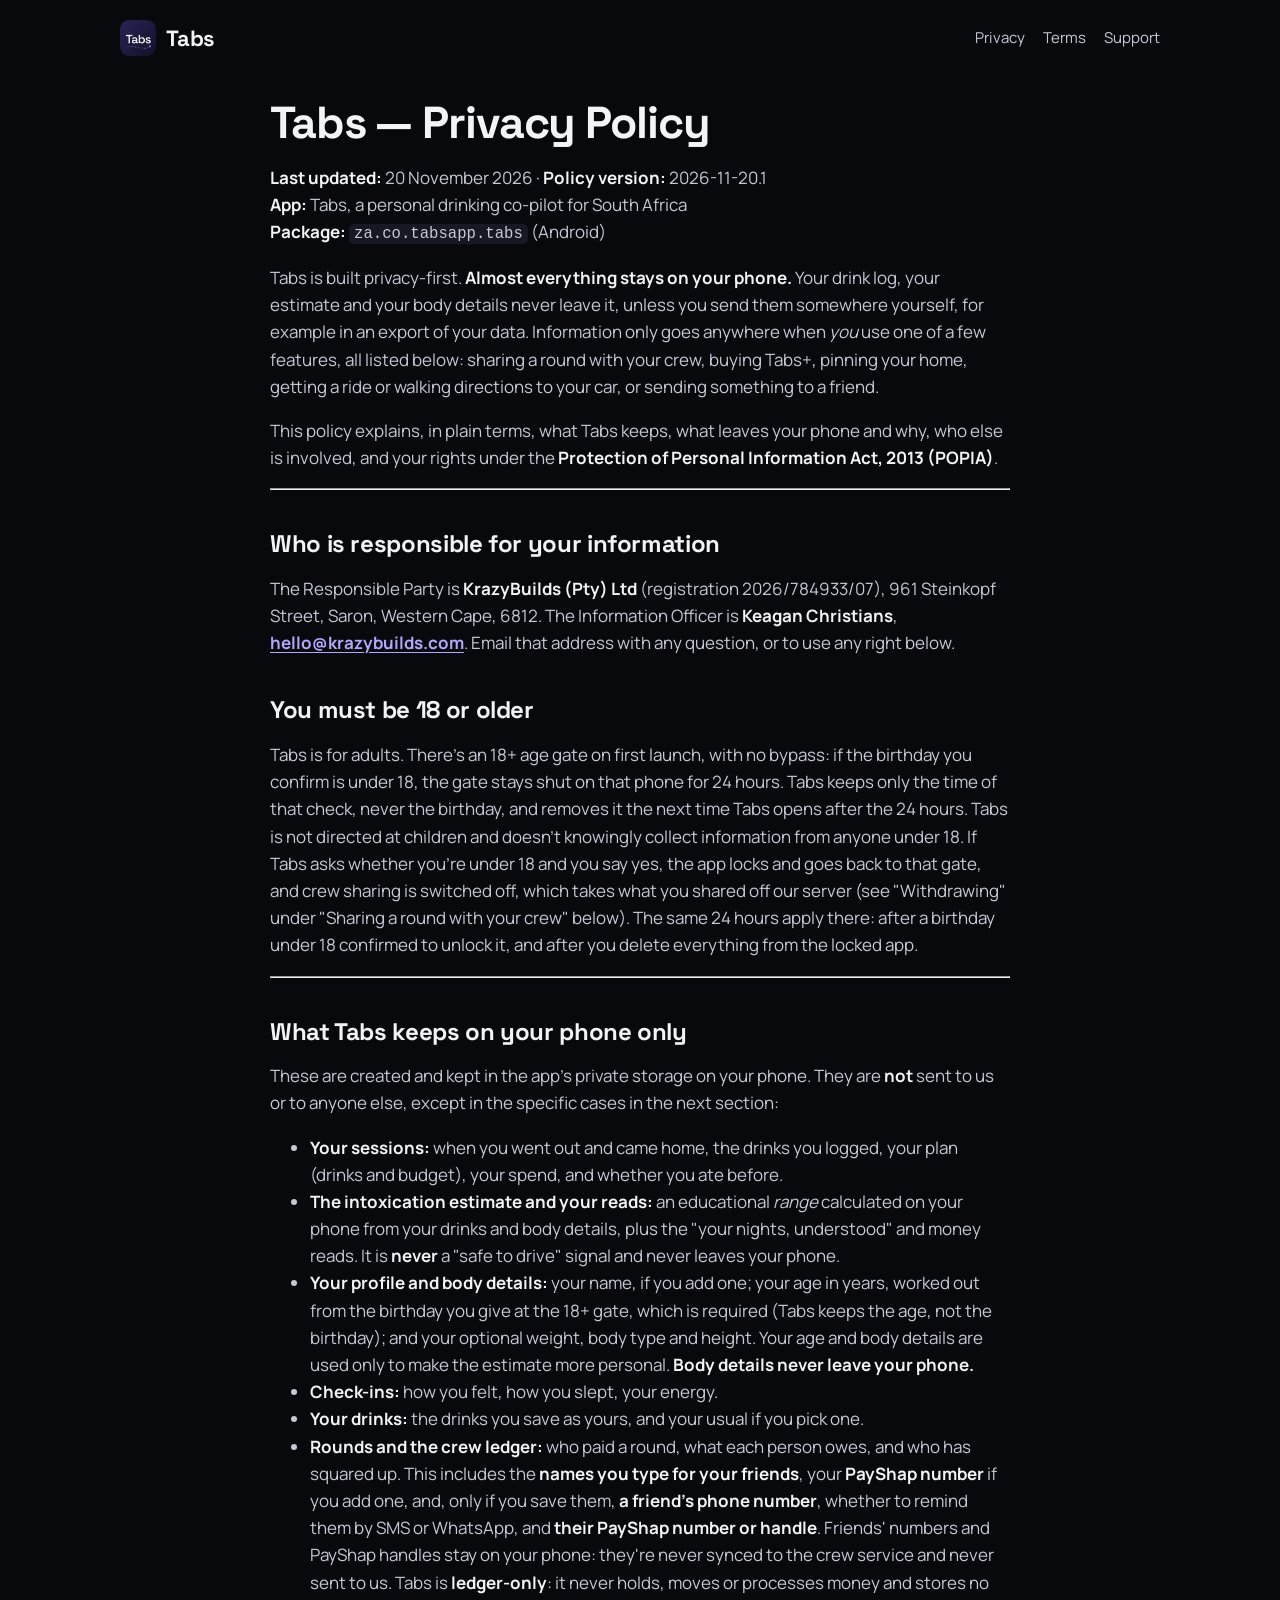
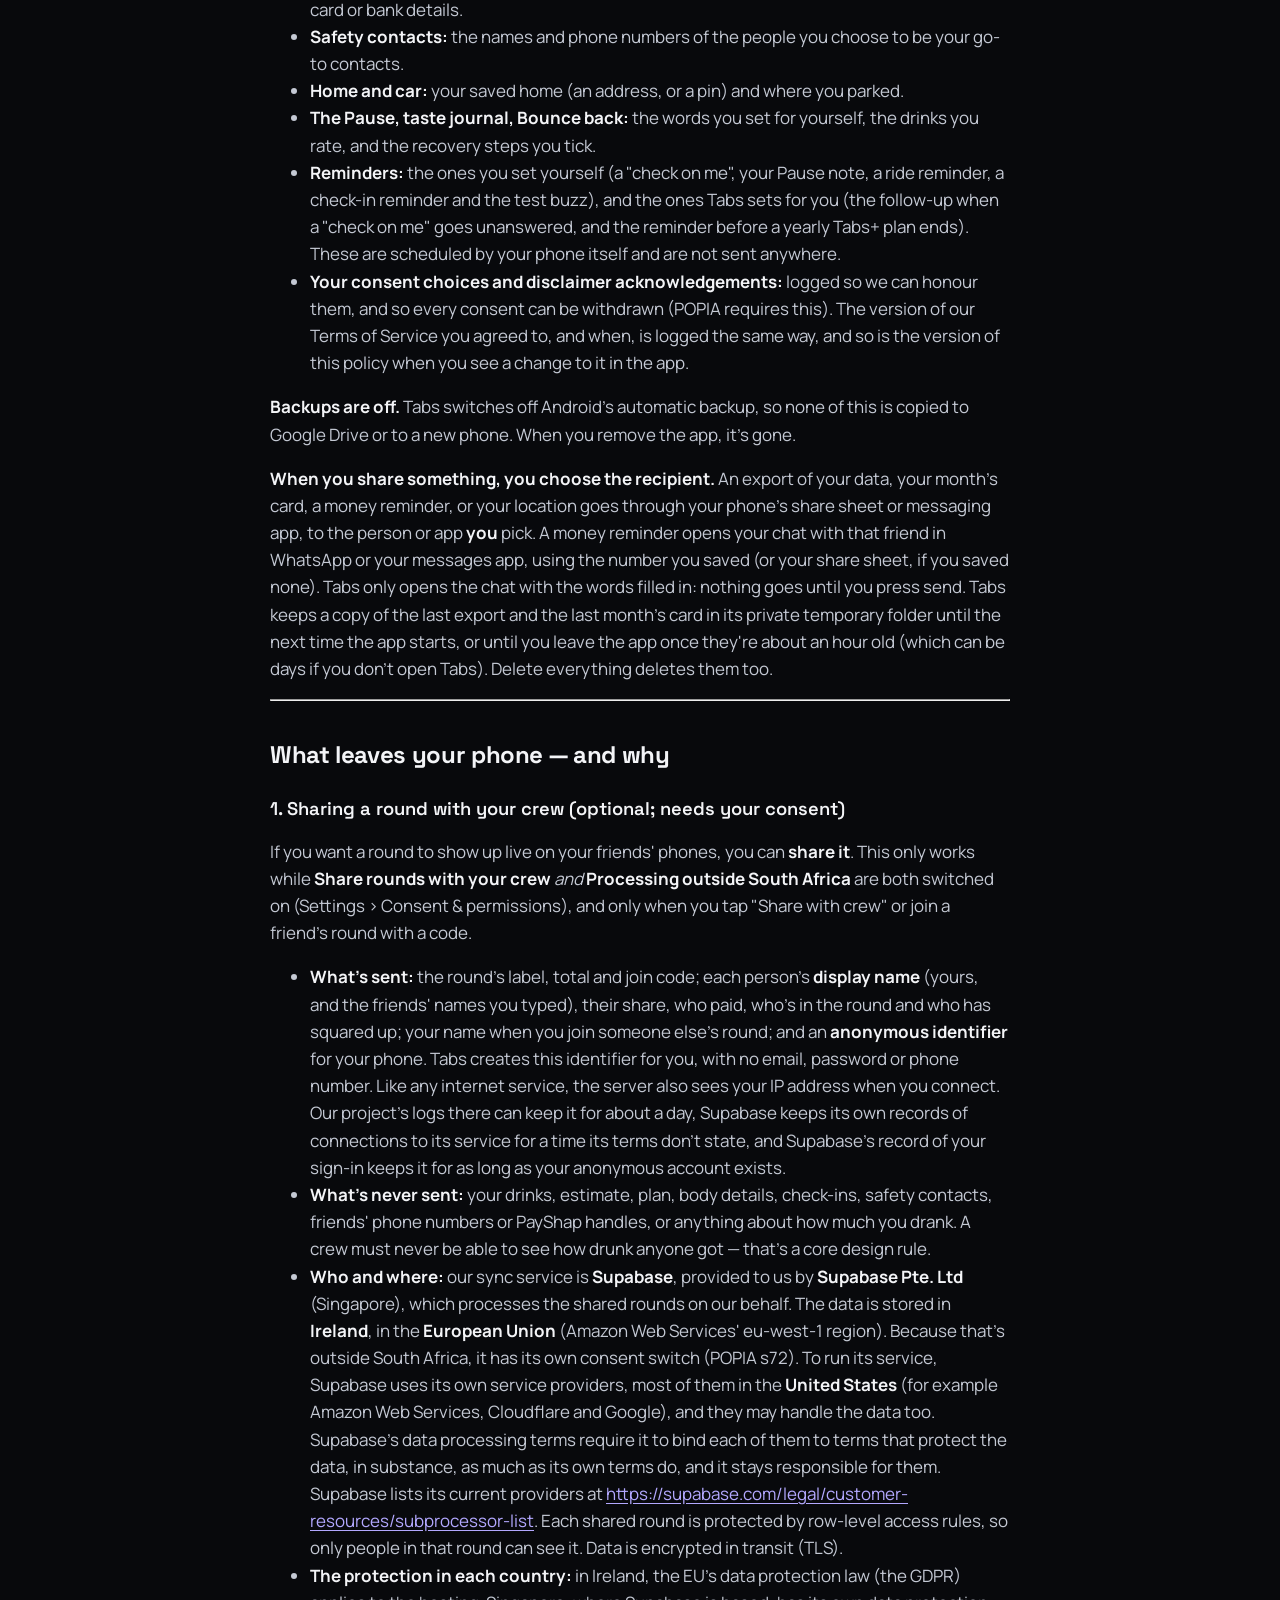
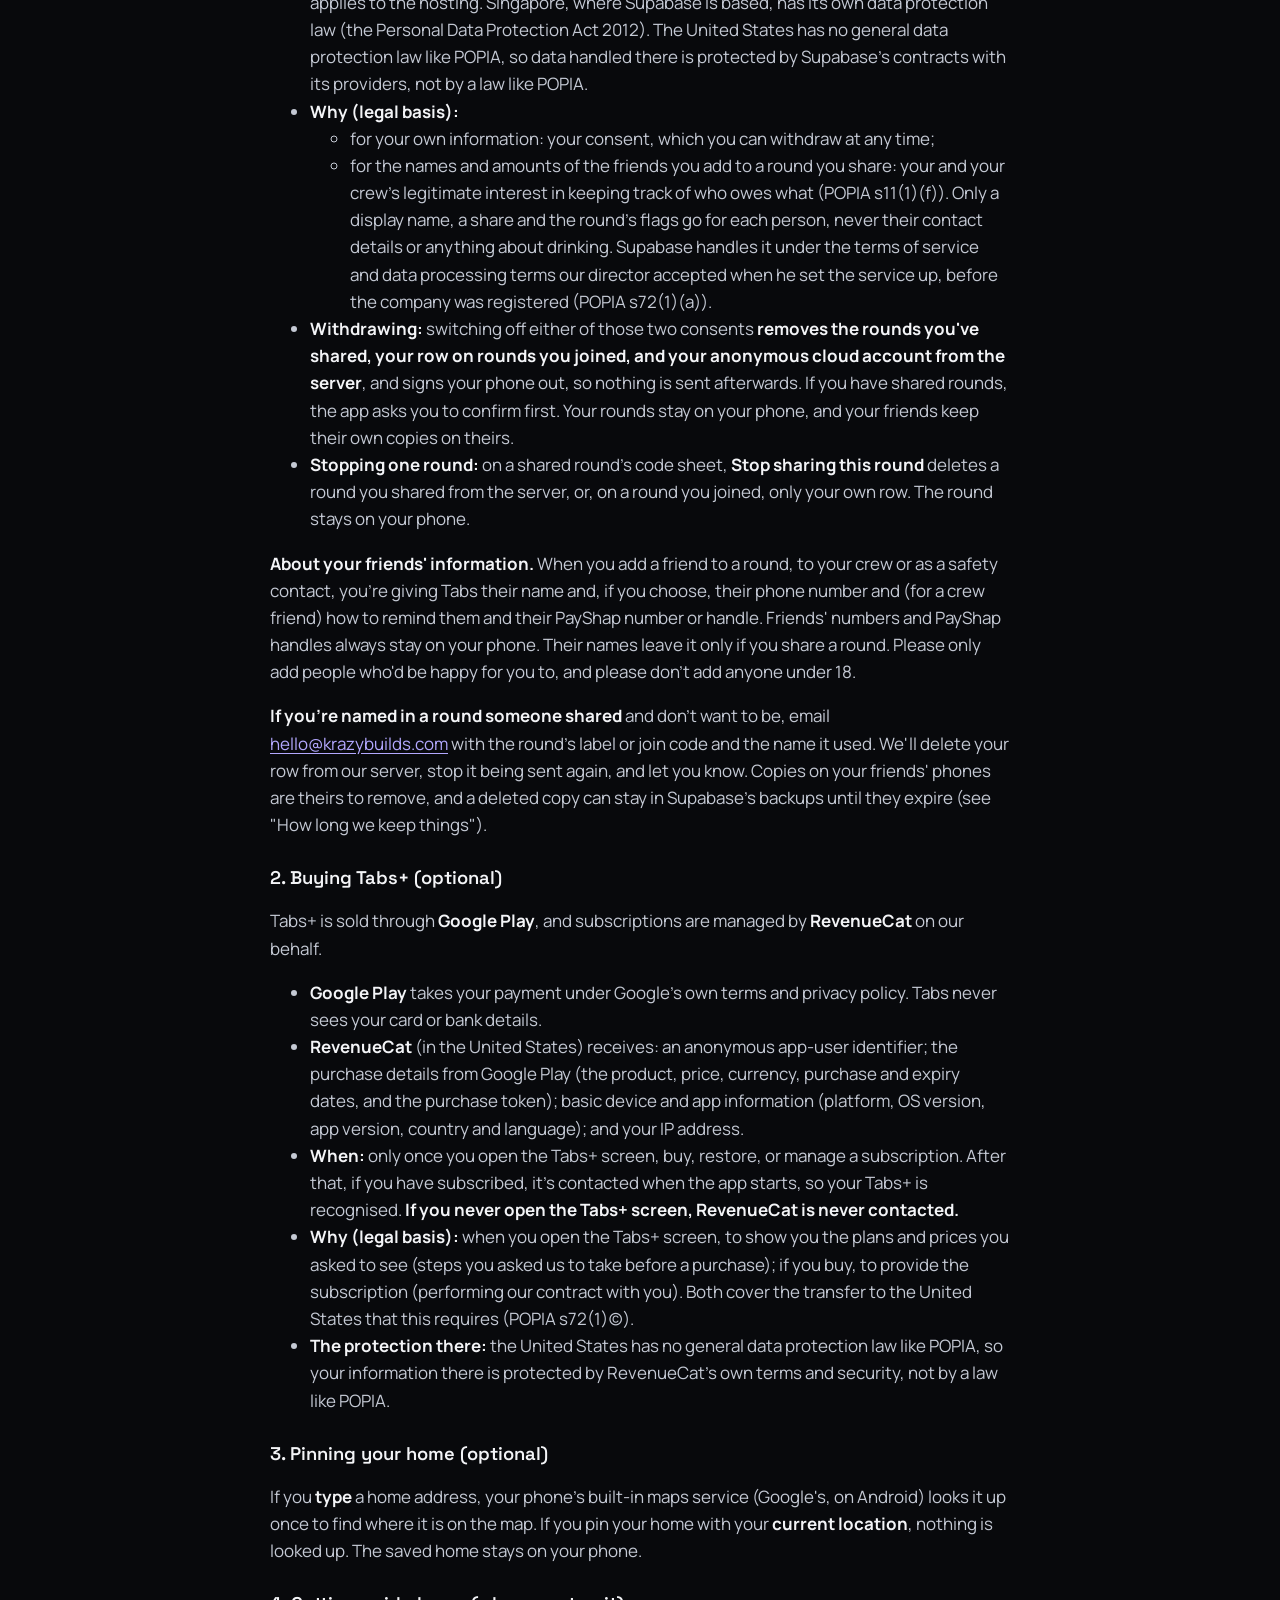
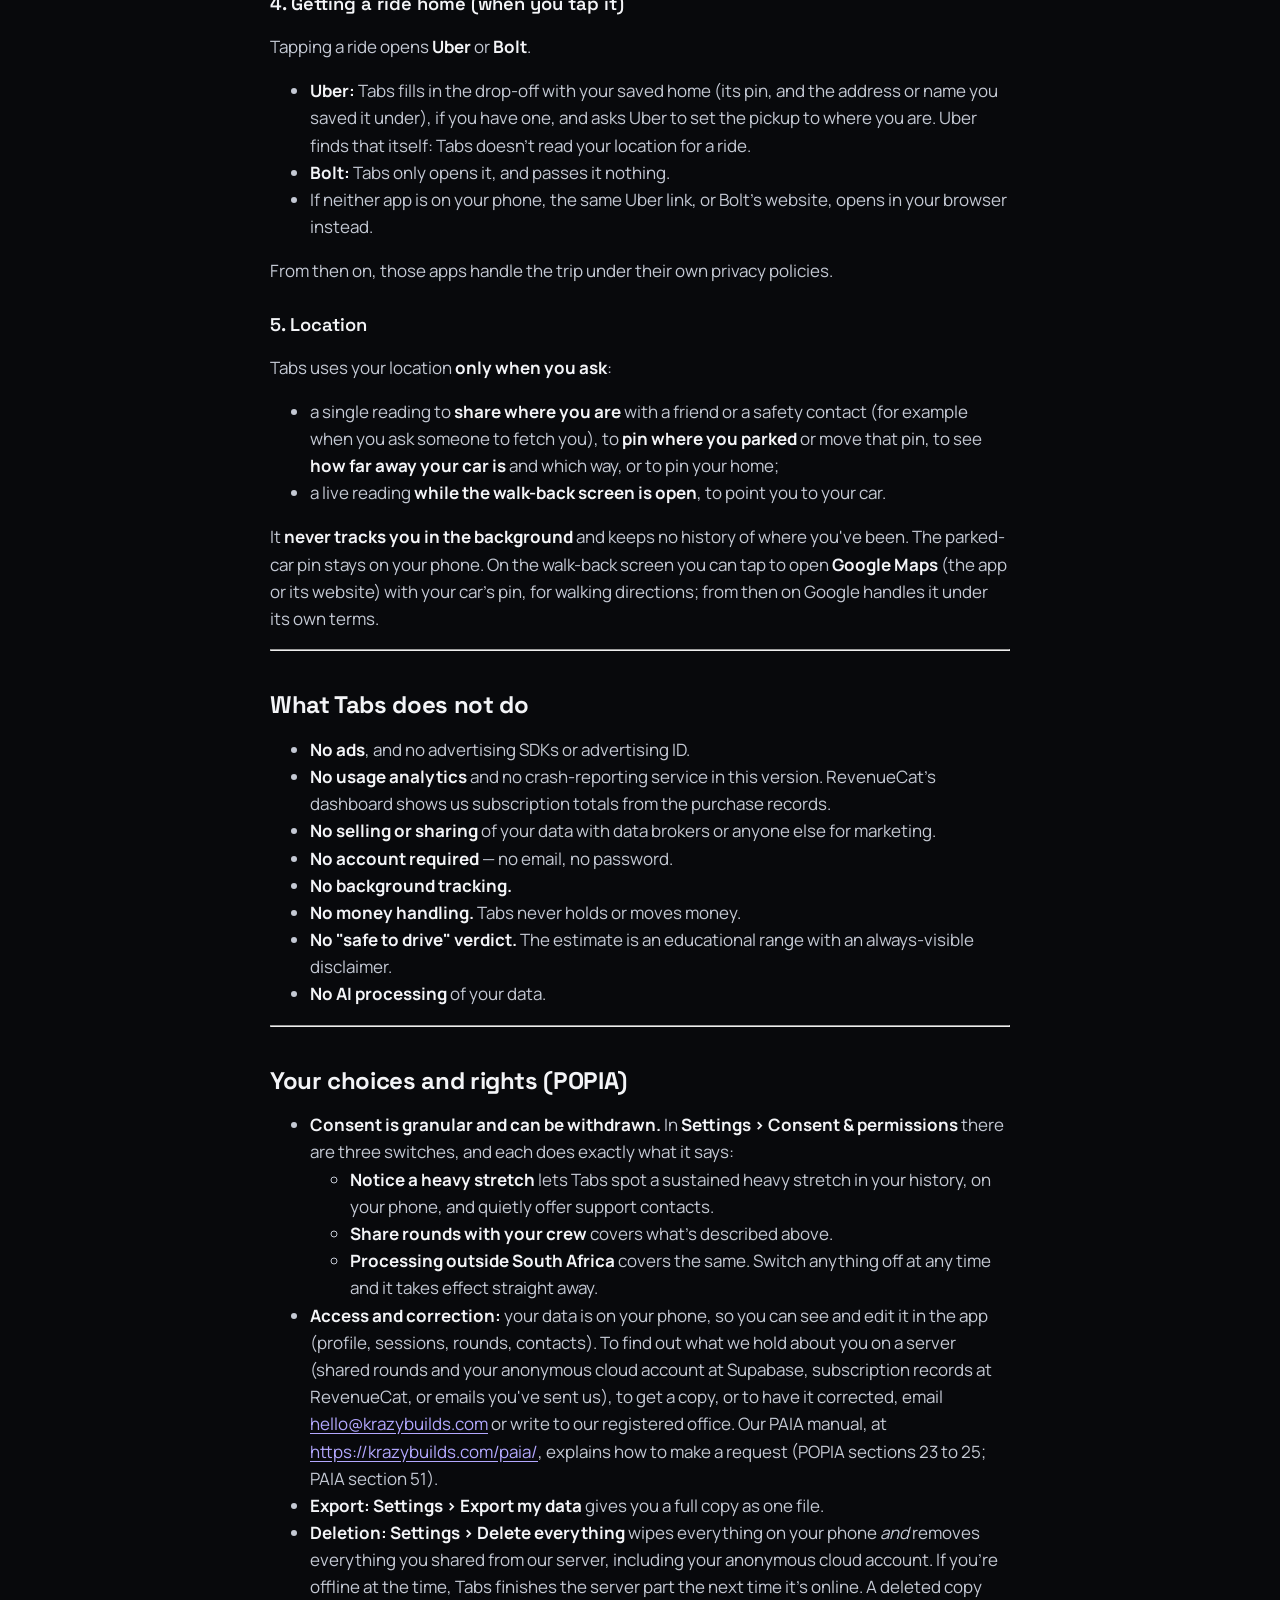
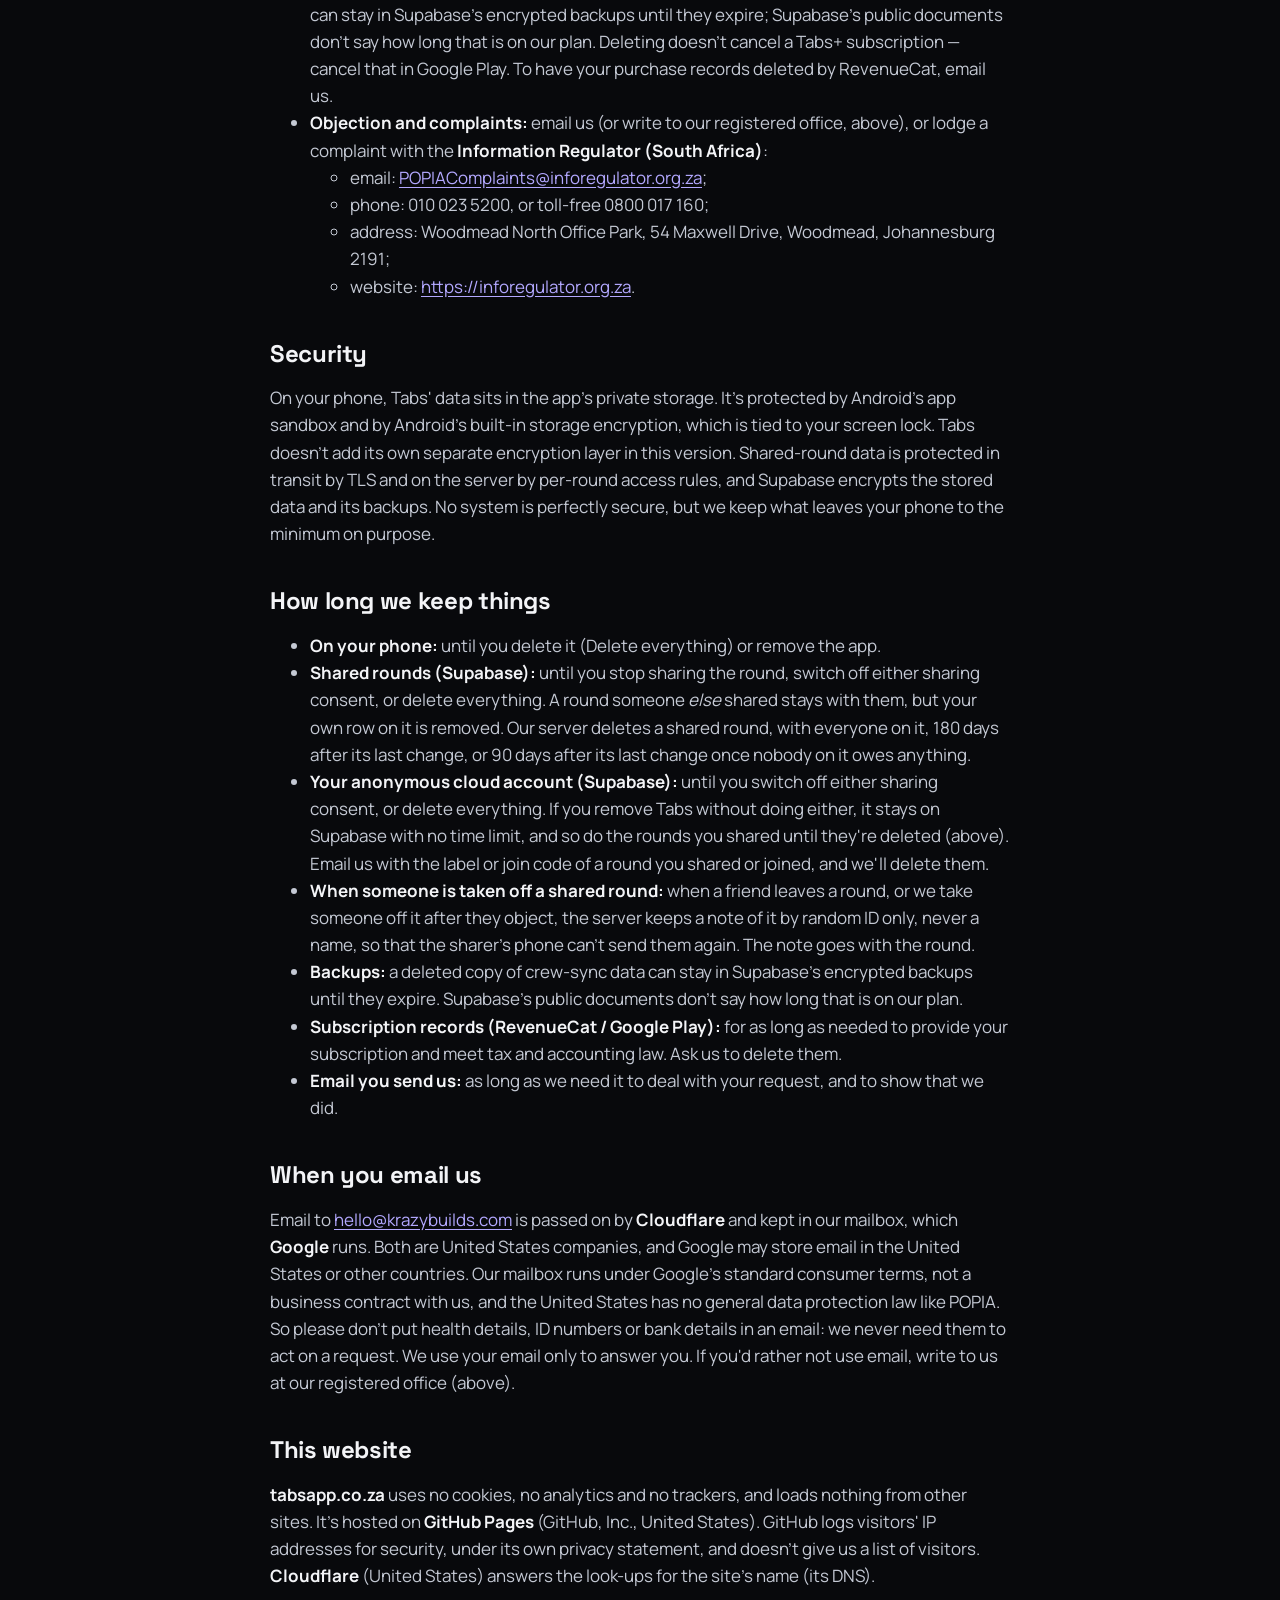
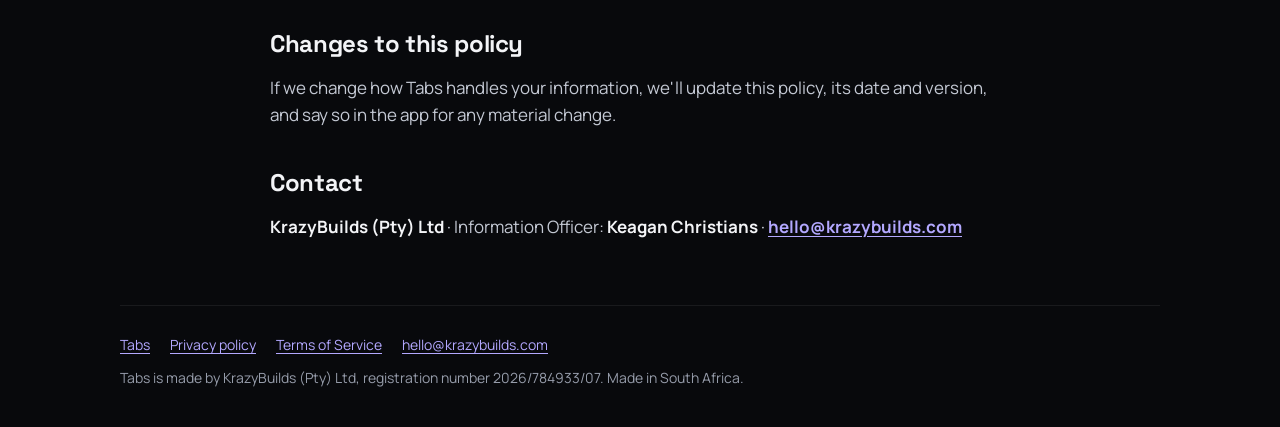
==== privacy/index.html @ df03f036 "Tabs privacy policy and Terms of Service (20 Nov 2026)" ====
<!doctype html>
<html lang="en-ZA">
<head>
<meta charset="utf-8">
<meta name="viewport" content="width=device-width, initial-scale=1">
<title>Tabs — Privacy Policy</title>
<link rel="icon" href="/assets/img/icon-256.png" type="image/png">
<link rel="stylesheet" href="/assets/site.css">
</head>
<body>
<div class="wrap">
  <header class="site-header">
    <a class="brand" href="/"><img src="/assets/img/icon-256.png" alt="" width="36" height="36">Tabs</a>
    <nav aria-label="Site">
      <a href="/privacy/">Privacy</a>
      <a href="/terms/">Terms</a>
      <a href="mailto:hello@krazybuilds.com">Support</a>
    </nav>
  </header>
  <main class="legal">
<h1>Tabs — Privacy Policy</h1>
<p><strong>Last updated:</strong> 20 November 2026 · <strong>Policy version:</strong> 2026-11-20.1<br><strong>App:</strong> Tabs, a personal drinking co-pilot for South Africa<br><strong>Package:</strong> <code>za.co.tabsapp.tabs</code> (Android)</p>
<p>Tabs is built privacy-first. <strong>Almost everything stays on your phone.</strong> Your drink log,
your estimate and your body details never leave it, unless you send them somewhere
yourself, for example in an export of your data. Information only goes anywhere when
<em>you</em> use one of a few features, all listed below: sharing a round with your crew,
buying Tabs+, pinning your home, getting a ride or walking directions to your car, or
sending something to a friend.</p>
<p>This policy explains, in plain terms, what Tabs keeps, what leaves your phone and why,
who else is involved, and your rights under the <strong>Protection of Personal Information
Act, 2013 (POPIA)</strong>.</p>
<hr>
<h2>Who is responsible for your information</h2>
<p>The Responsible Party is <strong>KrazyBuilds (Pty) Ltd</strong> (registration 2026/784933/07),
961 Steinkopf Street, Saron, Western Cape, 6812. The Information Officer is <strong>Keagan Christians</strong>,
<strong><a href="mailto:hello@krazybuilds.com">hello@krazybuilds.com</a></strong>. Email that address with any question, or to use any
right below.</p>
<h2>You must be 18 or older</h2>
<p>Tabs is for adults. There&#39;s an 18+ age gate on first launch, with no bypass: if the
birthday you confirm is under 18, the gate stays shut on that phone for 24 hours. Tabs
keeps only the time of that check, never the birthday, and removes it the next time Tabs
opens after the 24 hours. Tabs is
not directed at children and doesn&#39;t knowingly collect information from anyone under 18.
If Tabs asks whether you&#39;re under 18 and you say yes, the app locks and goes back to that
gate, and crew sharing is switched off, which takes what you shared off our server (see
&quot;Withdrawing&quot; under &quot;Sharing a round with your crew&quot; below). The same 24 hours apply
there: after a birthday under 18 confirmed to unlock it, and after you delete everything
from the locked app.</p>
<hr>
<h2>What Tabs keeps <strong>on your phone only</strong></h2>
<p>These are created and kept in the app&#39;s private storage on your phone. They are <strong>not</strong>
sent to us or to anyone else, except in the specific cases in the next section:</p>
<ul>
<li><strong>Your sessions:</strong> when you went out and came home, the drinks you logged, your plan
(drinks and budget), your spend, and whether you ate before.</li>
<li><strong>The intoxication estimate and your reads:</strong> an educational <em>range</em> calculated on
your phone from your drinks and body details, plus the &quot;your nights, understood&quot; and
money reads. It is <strong>never</strong> a &quot;safe to drive&quot; signal and never leaves your phone.</li>
<li><strong>Your profile and body details:</strong> your name, if you add one; your age in years,
worked out from the birthday you give at the 18+ gate, which is required (Tabs keeps
the age, not the birthday); and your optional weight, body type and height. Your age
and body details are used only to make the estimate more personal. <strong>Body details
never leave your phone.</strong></li>
<li><strong>Check-ins:</strong> how you felt, how you slept, your energy.</li>
<li><strong>Your drinks:</strong> the drinks you save as yours, and your usual if you pick one.</li>
<li><strong>Rounds and the crew ledger:</strong> who paid a round, what each person owes, and who has
squared up. This includes the <strong>names you type for your friends</strong>, your <strong>PayShap
number</strong> if you add one, and, only if you save them, <strong>a friend&#39;s phone number</strong>,
whether to remind them by SMS or WhatsApp, and <strong>their PayShap number or handle</strong>.
Friends&#39; numbers and PayShap handles stay on your phone: they&#39;re never synced to the
crew service and never sent to us. Tabs is <strong>ledger-only</strong>: it never holds, moves or
processes money and stores no card or bank details.</li>
<li><strong>Safety contacts:</strong> the names and phone numbers of the people you choose to be your
go-to contacts.</li>
<li><strong>Home and car:</strong> your saved home (an address, or a pin) and where you parked.</li>
<li><strong>The Pause, taste journal, Bounce back:</strong> the words you set for yourself, the drinks
you rate, and the recovery steps you tick.</li>
<li><strong>Reminders:</strong> the ones you set yourself (a &quot;check on me&quot;, your Pause note, a ride
reminder, a check-in reminder and the test buzz), and the ones Tabs sets for you (the
follow-up when a &quot;check on me&quot; goes unanswered, and the reminder before a yearly Tabs+
plan ends). These are scheduled by your phone itself and are not sent anywhere.</li>
<li><strong>Your consent choices and disclaimer acknowledgements:</strong> logged so we can honour
them, and so every consent can be withdrawn (POPIA requires this). The version of our
Terms of Service you agreed to, and when, is logged the same way, and so is the version
of this policy when you see a change to it in the app.</li>
</ul>
<p><strong>Backups are off.</strong> Tabs switches off Android&#39;s automatic backup, so none of this is
copied to Google Drive or to a new phone. When you remove the app, it&#39;s gone.</p>
<p><strong>When you share something, you choose the recipient.</strong> An export of your data, your
month&#39;s card, a money reminder, or your location goes through your phone&#39;s share sheet
or messaging app, to the person or app <strong>you</strong> pick. A money reminder opens your chat
with that friend in WhatsApp or your messages app, using the number you saved (or your
share sheet, if you saved none). Tabs only opens the chat with the words filled in:
nothing goes until you press send. Tabs keeps a copy of the last export and the last
month&#39;s card in its private temporary folder until the next time the app starts, or
until you leave the app once they&#39;re about an hour old (which can be days if you don&#39;t
open Tabs). Delete everything deletes them too.</p>
<hr>
<h2>What leaves your phone — and why</h2>
<h3>1. Sharing a round with your crew (optional; needs your consent)</h3>
<p>If you want a round to show up live on your friends&#39; phones, you can <strong>share it</strong>.
This only works while <strong>Share rounds with your crew</strong> <em>and</em> <strong>Processing outside South
Africa</strong> are both switched on (Settings › Consent &amp; permissions), and only when you tap
&quot;Share with crew&quot; or join a friend&#39;s round with a code.</p>
<ul>
<li><strong>What&#39;s sent:</strong> the round&#39;s label, total and join code; each person&#39;s <strong>display
name</strong> (yours, and the friends&#39; names you typed), their share, who paid, who&#39;s in the
round and who has squared up; your name when you join someone else&#39;s round; and an
<strong>anonymous identifier</strong> for your phone. Tabs creates this identifier for you, with no
email, password or phone number. Like any internet service, the server also sees your
IP address when you connect. Our project&#39;s logs there can keep it for about a day,
Supabase keeps its own records of connections to its service for a time its terms
don&#39;t state, and Supabase&#39;s record of your sign-in keeps it for as long as your
anonymous account exists.</li>
<li><strong>What&#39;s never sent:</strong> your drinks, estimate, plan, body details, check-ins, safety
contacts, friends&#39; phone numbers or PayShap handles, or anything about how much you
drank. A crew must never be able to see how drunk anyone got — that&#39;s a core design
rule.</li>
<li><strong>Who and where:</strong> our sync service is <strong>Supabase</strong>, provided to us by <strong>Supabase Pte. Ltd</strong>
(Singapore), which processes the shared rounds on our behalf. The data is stored in
<strong>Ireland</strong>, in the <strong>European Union</strong> (Amazon Web Services&#39; eu-west-1 region). Because
that&#39;s outside South Africa, it has its own consent switch (POPIA s72). To run its
service, Supabase uses its own service providers, most of them in the <strong>United
States</strong> (for example Amazon Web Services, Cloudflare and Google), and they may handle
the data too. Supabase&#39;s data processing terms require it to bind each of them to
terms that protect the data, in substance, as much as its own terms do, and it stays
responsible for them. Supabase lists its current providers at
<a href="https://supabase.com/legal/customer-resources/subprocessor-list">https://supabase.com/legal/customer-resources/subprocessor-list</a>. Each shared round is
protected by row-level access rules, so only people in that round can see it. Data is
encrypted in transit (TLS).</li>
<li><strong>The protection in each country:</strong> in Ireland, the EU&#39;s data protection law (the
GDPR) applies to the hosting. Singapore, where Supabase is based, has its own data
protection law (the Personal Data Protection Act 2012). The United States has no
general data protection law like POPIA, so data handled there is protected by
Supabase&#39;s contracts with its providers, not by a law like POPIA.</li>
<li><strong>Why (legal basis):</strong><ul>
<li>for your own information: your consent, which you can withdraw at any time;</li>
<li>for the names and amounts of the friends you add to a round you share: your and
your crew&#39;s legitimate interest in keeping track of who owes what (POPIA s11(1)(f)).
Only a display name, a share and the round&#39;s flags go for each person, never their
contact details or anything about drinking. Supabase handles it under the terms
of service and data processing terms our director accepted when he set the service
up, before the company was registered (POPIA s72(1)(a)).</li>
</ul>
</li>
<li><strong>Withdrawing:</strong> switching off either of those two consents <strong>removes the rounds
you&#39;ve shared, your row on rounds you joined, and your anonymous cloud account from the
server</strong>, and signs your phone out, so nothing is sent afterwards. If you have shared
rounds, the app asks you to confirm first. Your rounds stay on your phone, and your
friends keep their own copies on theirs.</li>
<li><strong>Stopping one round:</strong> on a shared round&#39;s code sheet, <strong>Stop sharing this round</strong>
deletes a round you shared from the server, or, on a round you joined, only your own
row. The round stays on your phone.</li>
</ul>
<p><strong>About your friends&#39; information.</strong> When you add a friend to a round, to your crew or
as a safety contact, you&#39;re giving Tabs their name and, if you choose, their phone
number and (for a crew friend) how to remind them and their PayShap number or handle.
Friends&#39; numbers and PayShap handles always stay on your phone. Their names leave it
only if you share a round. Please only add people who&#39;d be happy for you to, and please
don&#39;t add anyone under 18.</p>
<p><strong>If you&#39;re named in a round someone shared</strong> and don&#39;t want to be, email
<a href="mailto:hello@krazybuilds.com">hello@krazybuilds.com</a> with the round&#39;s label or join code and the name it used. We&#39;ll
delete your row from our server, stop it being sent again, and let you know. Copies on
your friends&#39; phones are theirs to remove, and a deleted copy can stay in Supabase&#39;s
backups until they expire (see &quot;How long we keep things&quot;).</p>
<h3>2. Buying Tabs+ (optional)</h3>
<p>Tabs+ is sold through <strong>Google Play</strong>, and subscriptions are managed by <strong>RevenueCat</strong>
on our behalf.</p>
<ul>
<li><strong>Google Play</strong> takes your payment under Google&#39;s own terms and privacy policy. Tabs
never sees your card or bank details.</li>
<li><strong>RevenueCat</strong> (in the United States) receives: an anonymous app-user identifier; the
purchase details from Google Play (the product, price, currency, purchase and expiry
dates, and the purchase token); basic device and app information (platform, OS
version, app version, country and language); and your IP address.</li>
<li><strong>When:</strong> only once you open the Tabs+ screen, buy, restore, or manage a subscription.
After that, if you have subscribed, it&#39;s contacted when the app starts, so your Tabs+
is recognised. <strong>If you never open the Tabs+ screen, RevenueCat is never contacted.</strong></li>
<li><strong>Why (legal basis):</strong> when you open the Tabs+ screen, to show you the plans and
prices you asked to see (steps you asked us to take before a purchase); if you buy, to
provide the subscription (performing our contract with you). Both cover the transfer to
the United States that this requires (POPIA s72(1)(c)).</li>
<li><strong>The protection there:</strong> the United States has no general data protection law like
POPIA, so your information there is protected by RevenueCat&#39;s own terms and security,
not by a law like POPIA.</li>
</ul>
<h3>3. Pinning your home (optional)</h3>
<p>If you <strong>type</strong> a home address, your phone&#39;s built-in maps service (Google&#39;s, on
Android) looks it up once to find where it is on the map. If you pin your home with
your <strong>current location</strong>, nothing is looked up. The saved home stays on your phone.</p>
<h3>4. Getting a ride home (when you tap it)</h3>
<p>Tapping a ride opens <strong>Uber</strong> or <strong>Bolt</strong>.</p>
<ul>
<li><strong>Uber:</strong> Tabs fills in the drop-off with your saved home (its pin, and the address or
name you saved it under), if
you have one, and asks Uber to set the pickup to where you are. Uber finds that
itself: Tabs doesn&#39;t read your location for a ride.</li>
<li><strong>Bolt:</strong> Tabs only opens it, and passes it nothing.</li>
<li>If neither app is on your phone, the same Uber link, or Bolt&#39;s website, opens in your
browser instead.</li>
</ul>
<p>From then on, those apps handle the trip under their own privacy policies.</p>
<h3>5. Location</h3>
<p>Tabs uses your location <strong>only when you ask</strong>:</p>
<ul>
<li>a single reading to <strong>share where you are</strong> with a friend or a safety contact (for
example when you ask someone to fetch you), to <strong>pin where you parked</strong> or move that
pin, to see <strong>how far away your car is</strong> and which way, or to pin your home;</li>
<li>a live reading <strong>while the walk-back screen is open</strong>, to point you to your car.</li>
</ul>
<p>It <strong>never tracks you in the background</strong> and keeps no history of where you&#39;ve been.
The parked-car pin stays on your phone. On the walk-back screen you can tap to open
<strong>Google Maps</strong> (the app or its website) with your car&#39;s pin, for walking directions;
from then on Google handles it under its own terms.</p>
<hr>
<h2>What Tabs does <strong>not</strong> do</h2>
<ul>
<li><strong>No ads</strong>, and no advertising SDKs or advertising ID.</li>
<li><strong>No usage analytics</strong> and no crash-reporting service in this version. RevenueCat&#39;s dashboard
shows us subscription totals from the purchase records.</li>
<li><strong>No selling or sharing</strong> of your data with data brokers or anyone else for marketing.</li>
<li><strong>No account required</strong> — no email, no password.</li>
<li><strong>No background tracking.</strong></li>
<li><strong>No money handling.</strong> Tabs never holds or moves money.</li>
<li><strong>No &quot;safe to drive&quot; verdict.</strong> The estimate is an educational range with an
always-visible disclaimer.</li>
<li><strong>No AI processing</strong> of your data.</li>
</ul>
<hr>
<h2>Your choices and rights (POPIA)</h2>
<ul>
<li><strong>Consent is granular and can be withdrawn.</strong> In <strong>Settings › Consent &amp;
permissions</strong> there are three switches, and each does exactly what it says:<ul>
<li><strong>Notice a heavy stretch</strong> lets Tabs spot a sustained heavy stretch in your history,
on your phone, and quietly offer support contacts.</li>
<li><strong>Share rounds with your crew</strong> covers what&#39;s described above.</li>
<li><strong>Processing outside South Africa</strong> covers the same. Switch anything off at any time
and it takes effect straight away.</li>
</ul>
</li>
<li><strong>Access and correction:</strong> your data is on your phone, so you can see and edit it in
the app (profile, sessions, rounds, contacts). To find out what we hold about you on
a server (shared rounds and your anonymous cloud account at Supabase, subscription
records at RevenueCat, or emails you&#39;ve sent us), to get a copy, or to have it
corrected, email <a href="mailto:hello@krazybuilds.com">hello@krazybuilds.com</a> or write to our registered office. Our PAIA
manual, at <a href="https://krazybuilds.com/paia/">https://krazybuilds.com/paia/</a>, explains how to make a request (POPIA
sections 23 to 25; PAIA section 51).</li>
<li><strong>Export:</strong> <strong>Settings › Export my data</strong> gives you a full copy as one file.</li>
<li><strong>Deletion:</strong> <strong>Settings › Delete everything</strong> wipes everything on your phone <em>and</em>
removes everything you shared from our server, including your anonymous cloud
account. If you&#39;re offline at the time, Tabs finishes the server part the next time
it&#39;s online. A deleted copy can stay in Supabase&#39;s encrypted backups until they
expire; Supabase&#39;s public documents don&#39;t say how long that is on our plan. Deleting
doesn&#39;t cancel a Tabs+ subscription — cancel that in Google Play. To have your
purchase records deleted by RevenueCat, email us.</li>
<li><strong>Objection and complaints:</strong> email us (or write to our registered office, above),
or lodge a complaint with the <strong>Information Regulator (South Africa)</strong>:<ul>
<li>email: <a href="mailto:POPIAComplaints@inforegulator.org.za">POPIAComplaints@inforegulator.org.za</a>;</li>
<li>phone: 010 023 5200, or toll-free 0800 017 160;</li>
<li>address: Woodmead North Office Park, 54 Maxwell Drive, Woodmead, Johannesburg 2191;</li>
<li>website: <a href="https://inforegulator.org.za">https://inforegulator.org.za</a>.</li>
</ul>
</li>
</ul>
<h2>Security</h2>
<p>On your phone, Tabs&#39; data sits in the app&#39;s private storage. It&#39;s protected by
Android&#39;s app sandbox and by Android&#39;s built-in storage encryption, which is tied to
your screen lock. Tabs doesn&#39;t add its own separate encryption layer in this version.
Shared-round data is protected in transit by TLS and on the server by per-round access
rules, and Supabase encrypts the stored data and its backups. No system is perfectly
secure, but we keep what leaves your phone to the minimum on purpose.</p>
<h2>How long we keep things</h2>
<ul>
<li><strong>On your phone:</strong> until you delete it (Delete everything) or remove the app.</li>
<li><strong>Shared rounds (Supabase):</strong> until you stop sharing the round, switch off either
sharing consent, or delete everything. A round someone <em>else</em> shared stays with them,
but your own row on it is removed. Our server deletes a shared round, with everyone
on it, 180 days after its last change, or 90 days after its last change once nobody on
it owes anything.</li>
<li><strong>Your anonymous cloud account (Supabase):</strong> until you switch off either sharing
consent, or delete everything. If you remove Tabs without doing either, it stays on
Supabase with no time limit, and so do the rounds you shared until they&#39;re deleted
(above). Email us with the label or join code of a round you shared or joined, and
we&#39;ll delete them.</li>
<li><strong>When someone is taken off a shared round:</strong> when a friend leaves a round,
or we take someone off it after they object, the server keeps a note of it by random
ID only, never a name, so that the sharer&#39;s phone can&#39;t send them again. The note goes
with the round.</li>
<li><strong>Backups:</strong> a deleted copy of crew-sync data can stay in Supabase&#39;s encrypted
backups until they expire. Supabase&#39;s public documents don&#39;t say how long that is on
our plan.</li>
<li><strong>Subscription records (RevenueCat / Google Play):</strong> for as long as needed to provide
your subscription and meet tax and accounting law. Ask us to delete them.</li>
<li><strong>Email you send us:</strong> as long as we need it to deal with your request, and to show
that we did.</li>
</ul>
<h2>When you email us</h2>
<p>Email to <a href="mailto:hello@krazybuilds.com">hello@krazybuilds.com</a> is passed on by <strong>Cloudflare</strong> and kept in our mailbox,
which <strong>Google</strong> runs. Both are United States companies, and Google may store email in
the United States or other countries. Our mailbox runs under
Google&#39;s standard consumer terms, not a business contract with us, and the United
States has no general data protection law like POPIA. So please don&#39;t put health
details, ID numbers or bank details in an email: we never need them to act on a
request. We use your email only to answer you. If you&#39;d rather not use email, write to
us at our registered office (above).</p>
<h2>This website</h2>
<p><strong>tabsapp.co.za</strong> uses no cookies, no analytics and no trackers, and loads nothing from
other sites. It&#39;s hosted on <strong>GitHub Pages</strong> (GitHub, Inc., United States). GitHub logs
visitors&#39; IP addresses for security, under its own privacy statement, and doesn&#39;t
give us a list of visitors. <strong>Cloudflare</strong> (United States) answers the look-ups for the
site&#39;s name (its DNS).</p>
<h2>Changes to this policy</h2>
<p>If we change how Tabs handles your information, we&#39;ll update this policy, its date and
version, and say so in the app for any material change.</p>
<h2>Contact</h2>
<p><strong>KrazyBuilds (Pty) Ltd</strong> · Information Officer: <strong>Keagan Christians</strong> ·
<strong><a href="mailto:hello@krazybuilds.com">hello@krazybuilds.com</a></strong></p>

  </main>
  <footer class="site-footer">
    <nav aria-label="Footer">
      <a href="/">Tabs</a>
      <a href="/privacy/">Privacy policy</a>
      <a href="/terms/">Terms of Service</a>
      <a href="mailto:hello@krazybuilds.com">hello@krazybuilds.com</a>
    </nav>
    <p>Tabs is made by KrazyBuilds (Pty) Ltd, registration number 2026/784933/07. Made in South Africa.</p>
  </footer>
</div>
</body>
</html>
---- assets/site.css ----
/* tabsapp.co.za — one stylesheet for the landing page and the legal pages.
   Colours and faces mirror the app (lib/core/theme): one violet accent on near-black. */
@font-face {
  font-family: "Space Grotesk";
  src: url("fonts/SpaceGrotesk-Variable.ttf") format("truetype");
  font-weight: 300 700;
  font-display: swap;
}
@font-face {
  font-family: "Manrope";
  src: url("fonts/Manrope-Variable.ttf") format("truetype");
  font-weight: 200 800;
  font-display: swap;
}

:root {
  --desk: #08090c;
  --surface: #0d0e13;
  --raised: #171922;
  --raised-2: #1f222d;
  --text: #f3f4f7;
  --text-2: #c4c9d4;
  --muted: #969caa;
  --accent: #8e7bff;
  --accent-text: #b3a8ff;
  --accent-strong: #6f5cf0;
  --hairline: rgba(255, 255, 255, 0.07);
  --border: rgba(255, 255, 255, 0.14);
  --display: "Space Grotesk", "Segoe UI", system-ui, sans-serif;
  --body: "Manrope", "Segoe UI", system-ui, sans-serif;
  color-scheme: dark;
}

* { box-sizing: border-box; }
[hidden] { display: none !important; }

html { -webkit-text-size-adjust: 100%; overflow-x: clip; }
body {
  margin: 0;
  background: var(--desk);
  color: var(--text);
  font: 400 17px/1.6 var(--body);
  padding-inline: 16px;
}

a { color: var(--accent-text); text-underline-offset: 3px; }
a:hover { color: var(--text); }
a:focus-visible, .button:focus-visible {
  outline: 3px solid var(--accent);
  outline-offset: 3px;
  border-radius: 6px;
}

.wrap { max-width: 1040px; margin-inline: auto; }

/* Header shared by every page */
.site-header {
  display: flex;
  align-items: center;
  justify-content: space-between;
  gap: 16px;
  padding-block: 20px;
}
.brand {
  display: inline-flex;
  align-items: center;
  gap: 10px;
  color: var(--text);
  text-decoration: none;
  font: 700 22px/1 var(--display);
  letter-spacing: -0.01em;
}
.brand img { width: 36px; height: 36px; border-radius: 9px; }
.site-header nav { display: flex; gap: 18px; font-size: 15px; }
.site-header nav a { color: var(--text-2); text-decoration: none; }
.site-header nav a:hover { color: var(--text); }

/* Landing hero */
.hero {
  position: relative;
  padding-block: 56px 40px;
  display: grid;
  gap: 40px;
  grid-template-columns: minmax(0, 1.05fr) minmax(0, 1fr);
  align-items: center;
}
.hero::before {
  content: "";
  position: absolute;
  inset: -80px 0 auto auto;
  width: min(520px, 100%);
  height: 520px;
  background: radial-gradient(closest-side, rgba(142, 123, 255, 0.22), transparent);
  pointer-events: none;
  z-index: -1;
}
.eyebrow {
  font: 600 13px/1 var(--display);
  letter-spacing: 0.14em;
  text-transform: uppercase;
  color: var(--accent-text);
  margin: 0 0 18px;
}
h1 {
  font: 700 clamp(2.4rem, 5.4vw, 3.9rem)/1.04 var(--display);
  letter-spacing: -0.025em;
  margin: 0 0 20px;
  text-wrap: balance;
}
.lede { font-size: 19px; color: var(--text-2); margin: 0 0 28px; max-width: 34ch; }
.cta-row { display: flex; flex-wrap: wrap; gap: 12px; align-items: center; }
.button {
  display: inline-flex;
  align-items: center;
  gap: 10px;
  padding: 14px 20px;
  border-radius: 14px;
  font: 600 16px/1.2 var(--display);
  text-decoration: none;
  color: var(--text);
  border: 1px solid var(--border);
  background: var(--raised);
}
.button.soon { color: var(--text-2); cursor: default; }
.button.soon b { color: var(--text); font-weight: 600; }
.small { font-size: 14px; color: var(--muted); }

.phones {
  display: flex;
  justify-content: center;
  gap: 14px;
}
.phones img {
  width: 31%;
  max-width: 200px;
  height: auto;
  border-radius: 22px;
  border: 1px solid var(--border);
  background: var(--surface);
  box-shadow: 0 24px 60px rgba(0, 0, 0, 0.45);
}
.phones img:nth-child(2) { transform: translateY(-18px); }

/* Sections */
section { padding-block: 48px; border-top: 1px solid var(--hairline); }
h2 {
  font: 700 clamp(1.6rem, 3vw, 2.1rem)/1.15 var(--display);
  letter-spacing: -0.015em;
  margin: 0 0 12px;
  text-wrap: balance;
}
.section-lede { color: var(--text-2); max-width: 60ch; margin: 0 0 28px; }

.features {
  display: grid;
  grid-template-columns: repeat(2, minmax(0, 1fr));
  gap: 16px;
}
.feature {
  background: var(--surface);
  border: 1px solid var(--hairline);
  border-radius: 18px;
  padding: 22px;
}
.feature h3 { font: 600 19px/1.3 var(--display); margin: 0 0 8px; }
.feature p { margin: 0; color: var(--text-2); font-size: 16px; }

.also { columns: 2; column-gap: 32px; padding-left: 20px; color: var(--text-2); margin: 0; }
.also li { margin-bottom: 8px; break-inside: avoid; }

.callout {
  background: linear-gradient(135deg, rgba(142, 123, 255, 0.12), rgba(142, 123, 255, 0.03));
  border: 1px solid rgba(142, 123, 255, 0.28);
  border-radius: 18px;
  padding: 24px;
}
.callout p { margin: 0 0 10px; color: var(--text-2); }
.callout p:last-child { margin: 0; }

.notice p { color: var(--text-2); margin: 0 0 10px; max-width: 75ch; }
.notice strong { color: var(--text); }

/* Footer shared by every page */
.site-footer {
  border-top: 1px solid var(--hairline);
  padding-block: 28px 40px;
  font-size: 14px;
  color: var(--muted);
  display: grid;
  gap: 10px;
}
.site-footer nav { display: flex; flex-wrap: wrap; gap: 8px 20px; }
.site-footer p { margin: 0; }

/* Legal pages */
.legal { max-width: 74ch; margin-inline: auto; padding-block: 24px 48px; }
.legal h1 { font-size: clamp(2rem, 4.5vw, 2.8rem); margin-bottom: 8px; }
.legal h2 { margin-top: 40px; font-size: 1.5rem; }
.legal h3 { font: 600 1.15rem/1.3 var(--display); margin: 28px 0 8px; }
.legal p, .legal li { color: var(--text-2); }
.legal strong { color: var(--text); }
.legal table { width: 100%; border-collapse: collapse; margin: 16px 0; font-size: 15px; display: block; overflow-x: auto; }
.legal th, .legal td { border: 1px solid var(--border); padding: 8px 10px; text-align: left; vertical-align: top; }
.legal th { color: var(--text); background: var(--raised); }
.legal blockquote { margin: 16px 0; padding: 12px 16px; border-left: 3px solid var(--accent); background: var(--surface); }
.legal code { font-size: 0.92em; background: var(--raised); padding: 1px 5px; border-radius: 5px; }
/* Long addresses and file names wrap on a phone instead of running off the edge. */
.legal a, .legal code { overflow-wrap: anywhere; }

@media (max-width: 820px) {
  .hero { grid-template-columns: 1fr; padding-block: 32px 24px; }
  .features { grid-template-columns: 1fr; }
  .also { columns: 1; }
  .site-header nav { gap: 14px; font-size: 14px; }
}
@media (max-width: 420px) {
  .site-header { flex-wrap: wrap; }
  .phones img { border-radius: 14px; }
}
@media (prefers-reduced-motion: no-preference) {
  .button { transition: background-color 0.2s, border-color 0.2s; }
}

/* Local previews only (build.js --preview): a draft note, not published text. */
.legal mark.draft-note {
  color: var(--text);
  background: var(--raised-2);
  outline: 1px dashed var(--accent);
  border-radius: 4px;
  padding: 0 3px;
  -webkit-box-decoration-break: clone;
  box-decoration-break: clone;
}
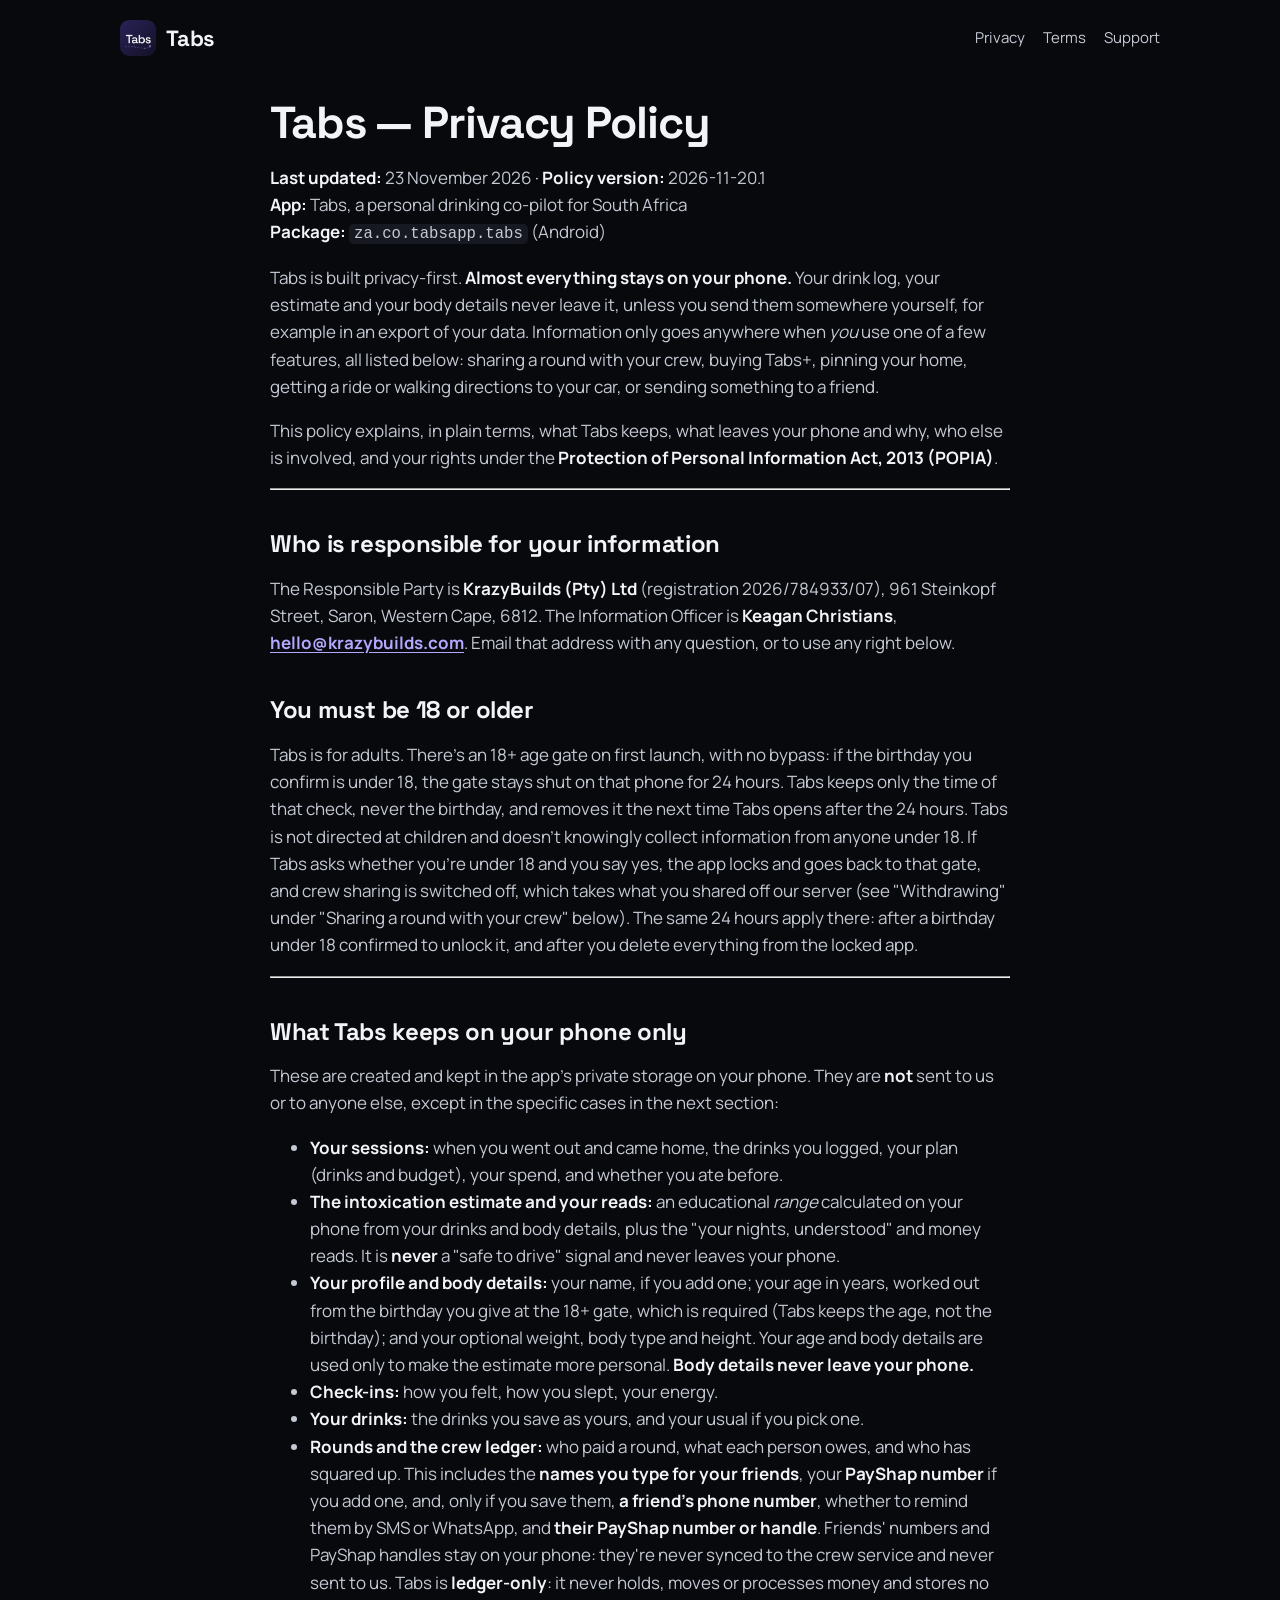
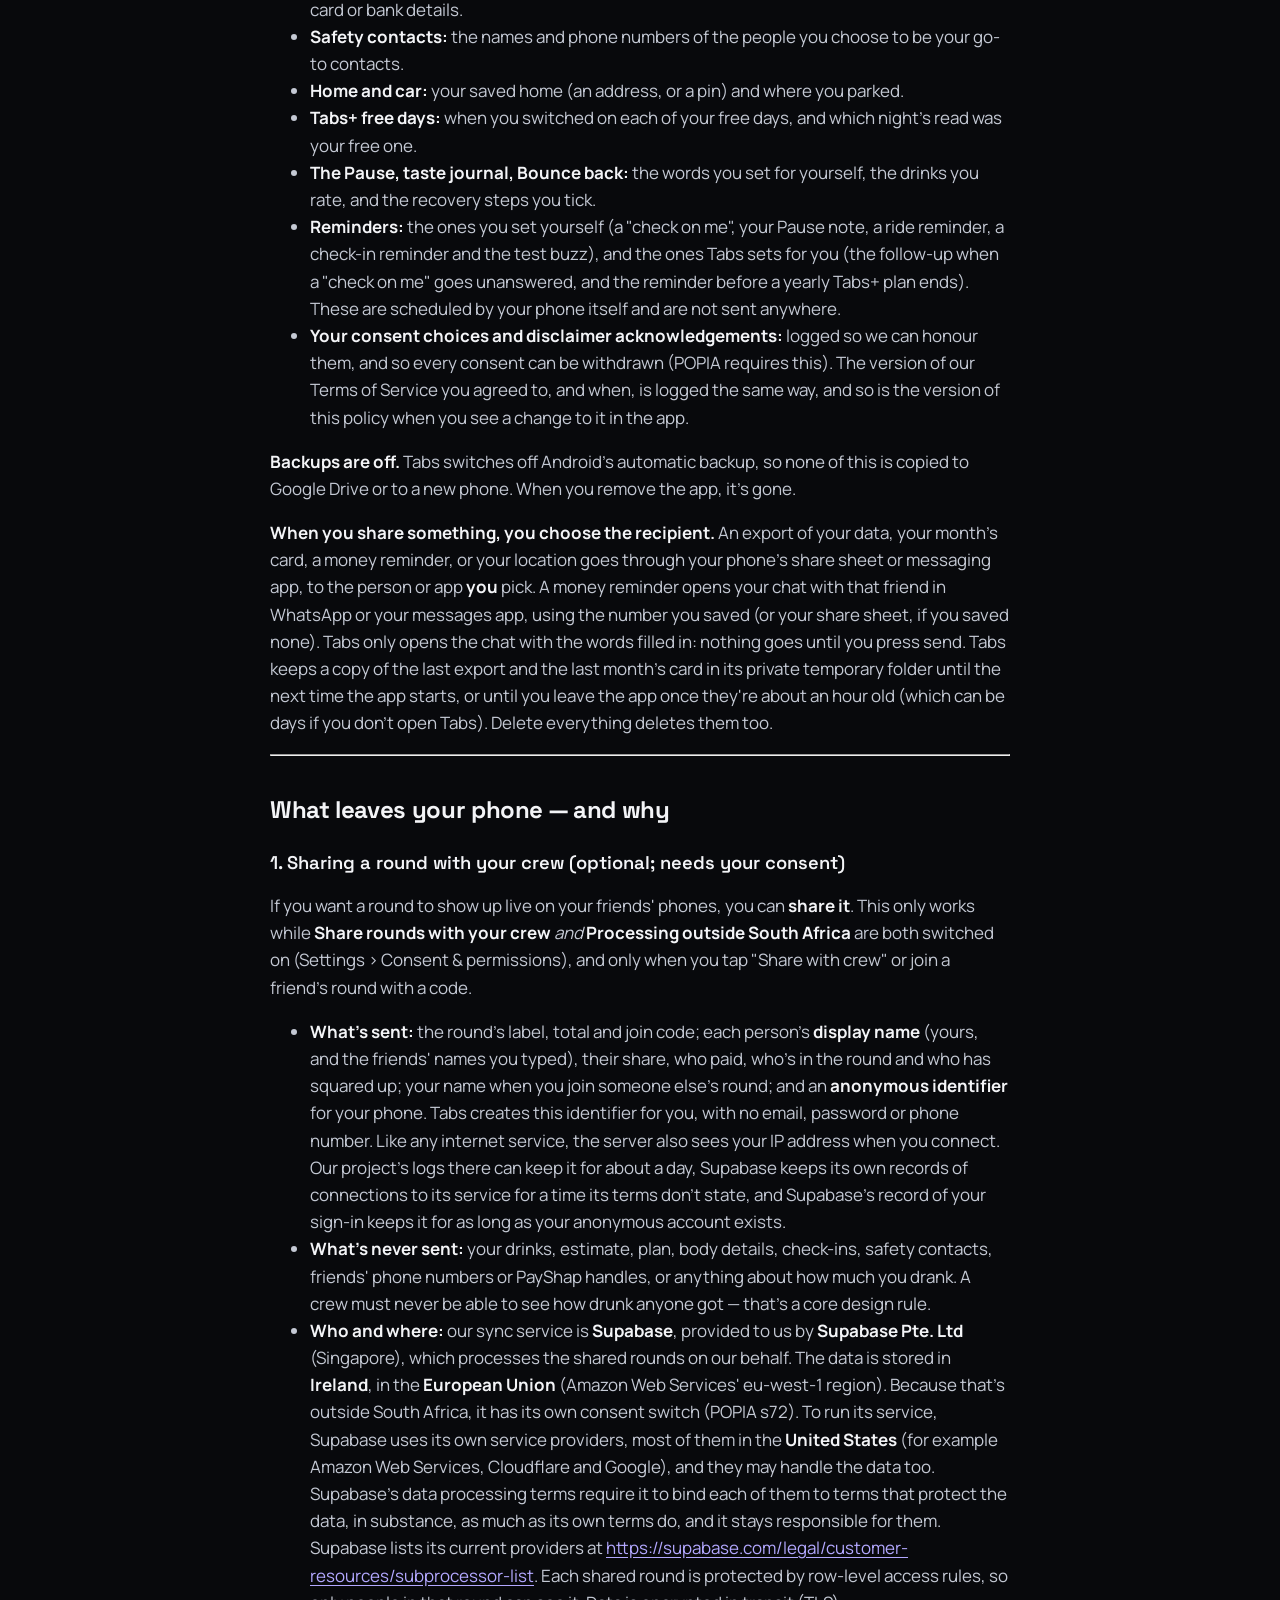
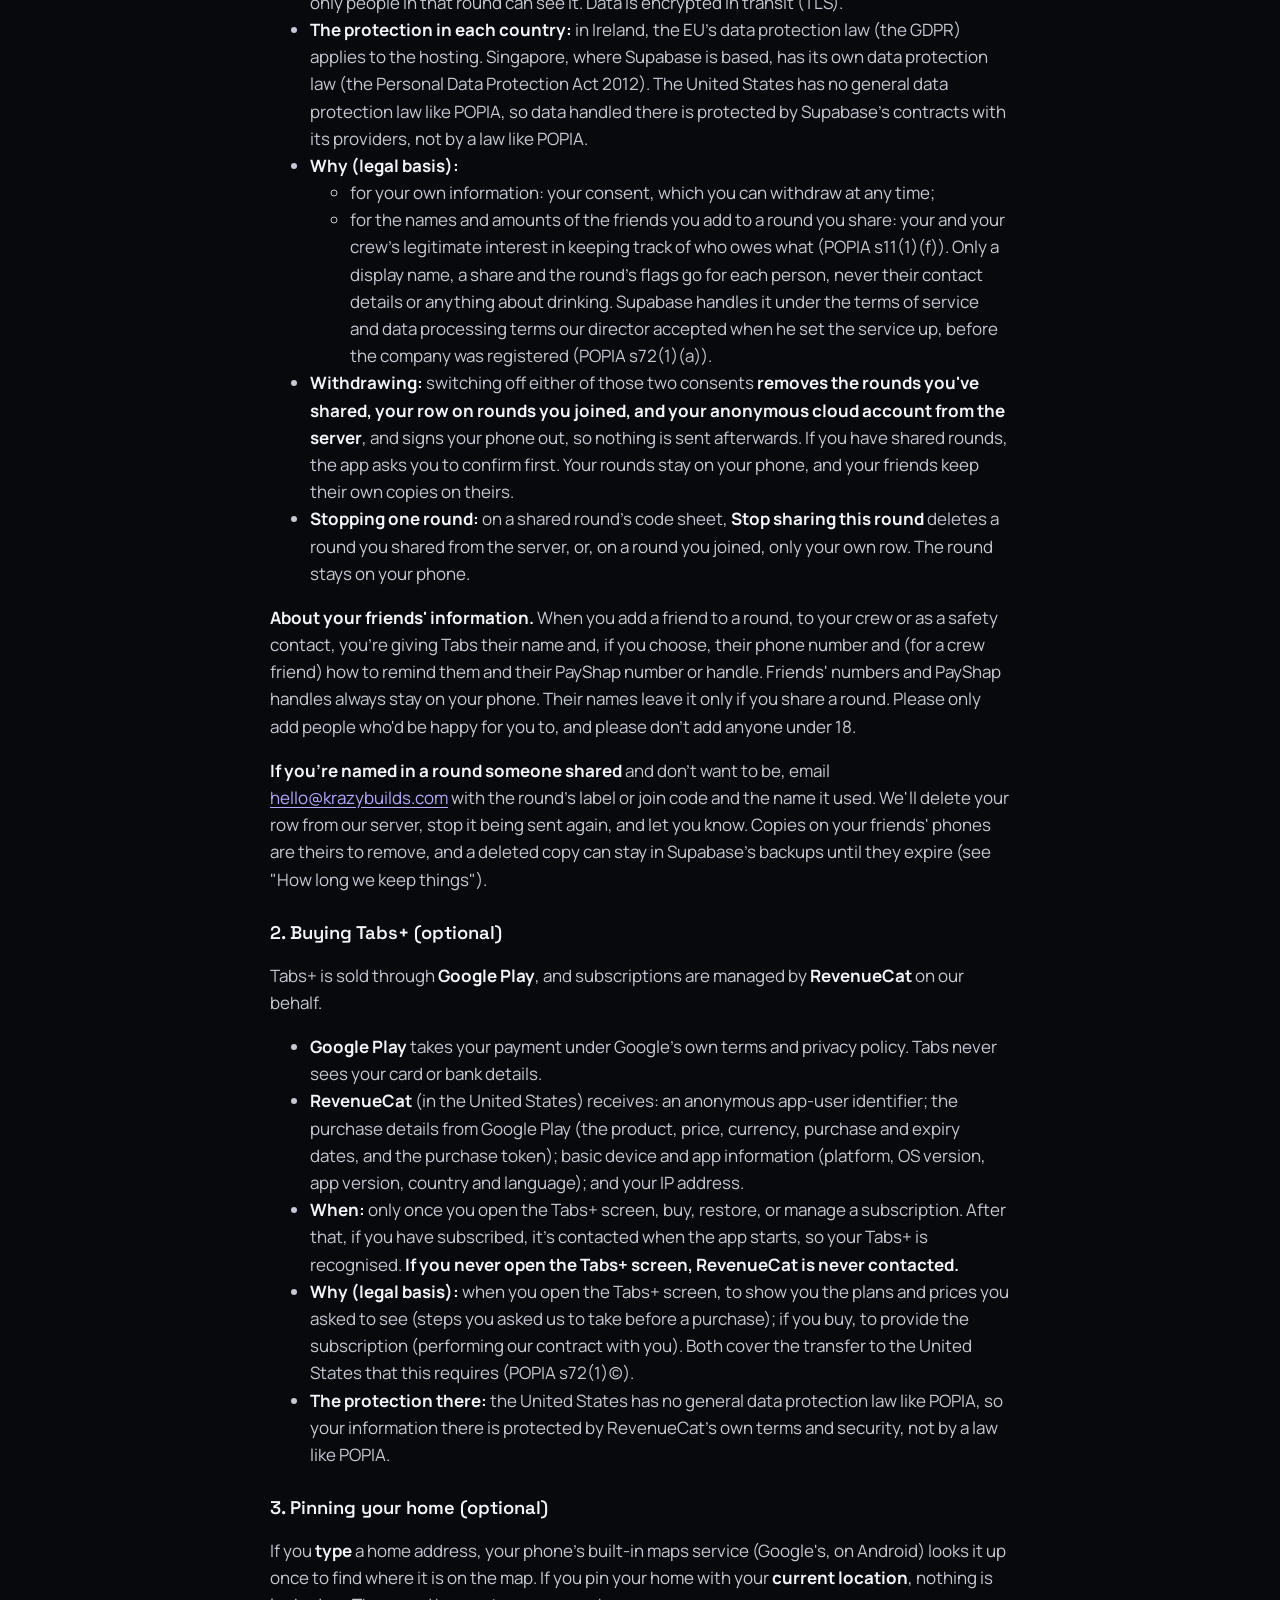
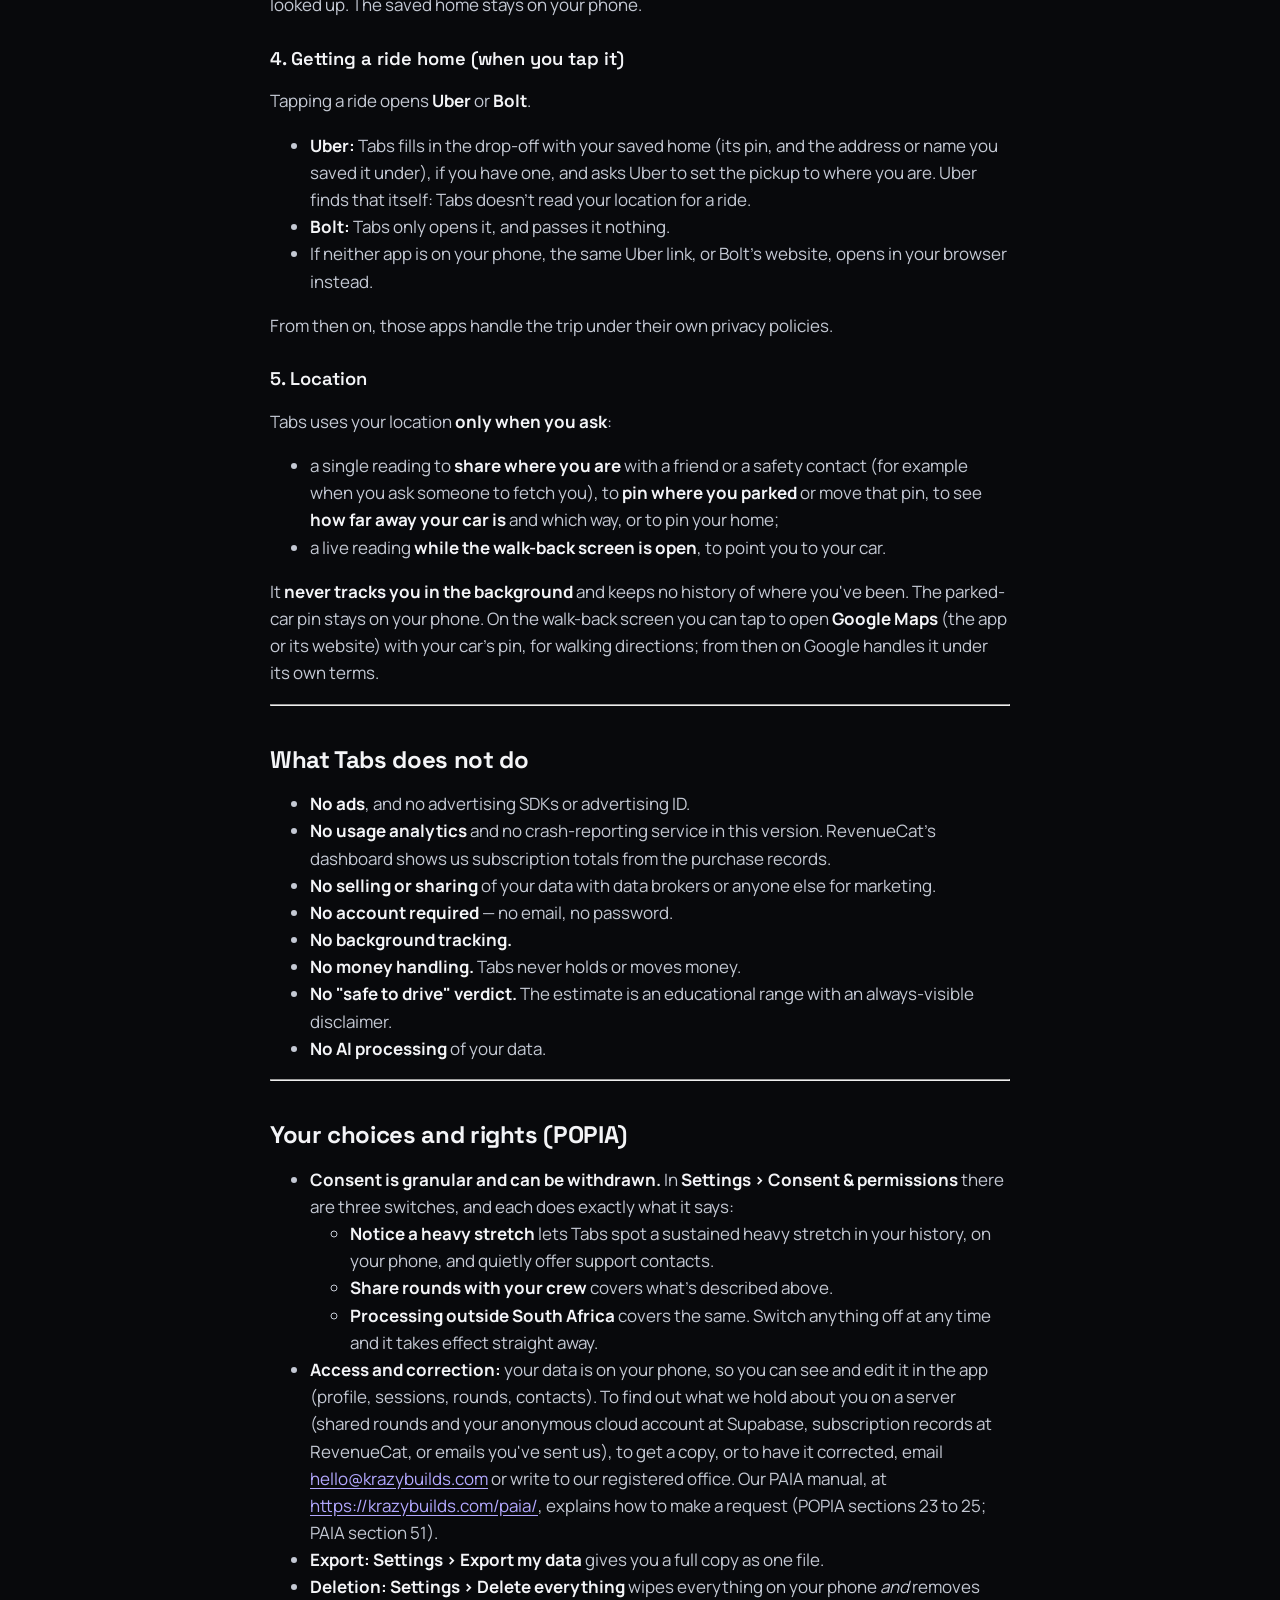
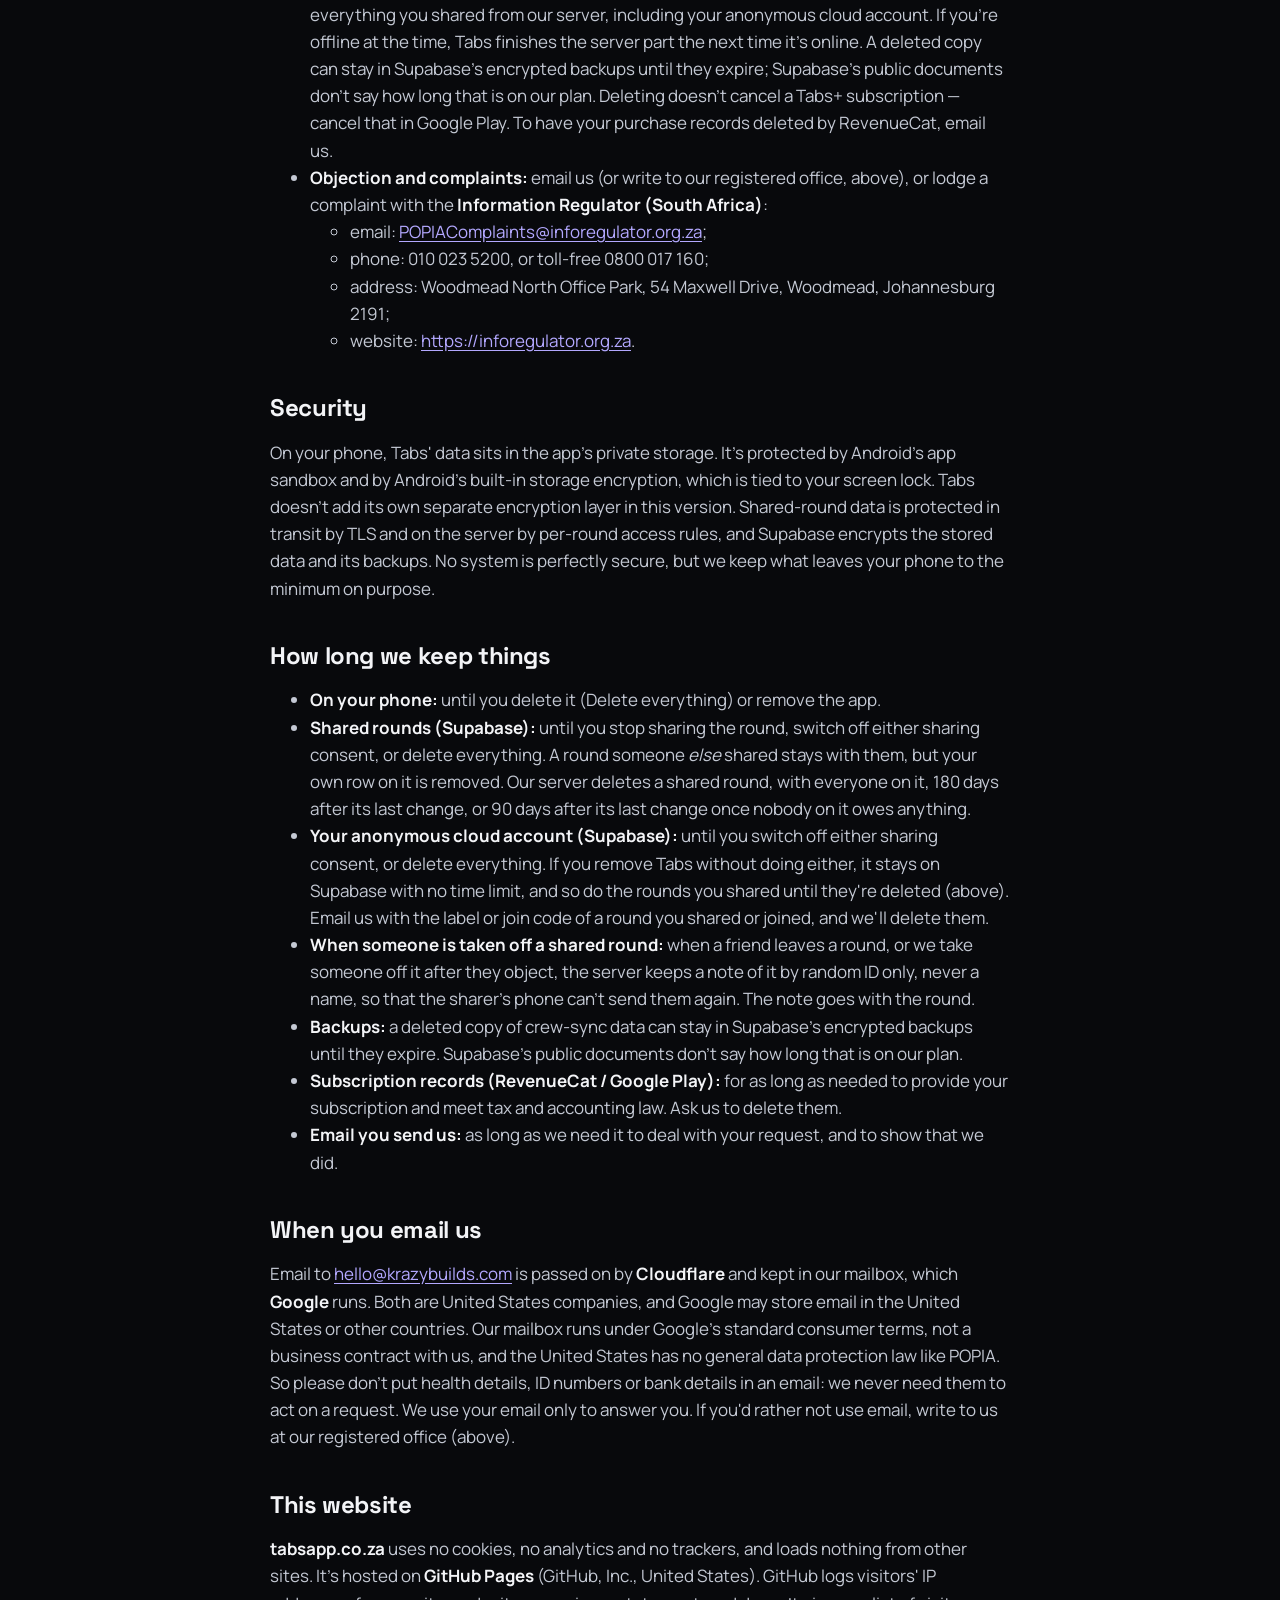
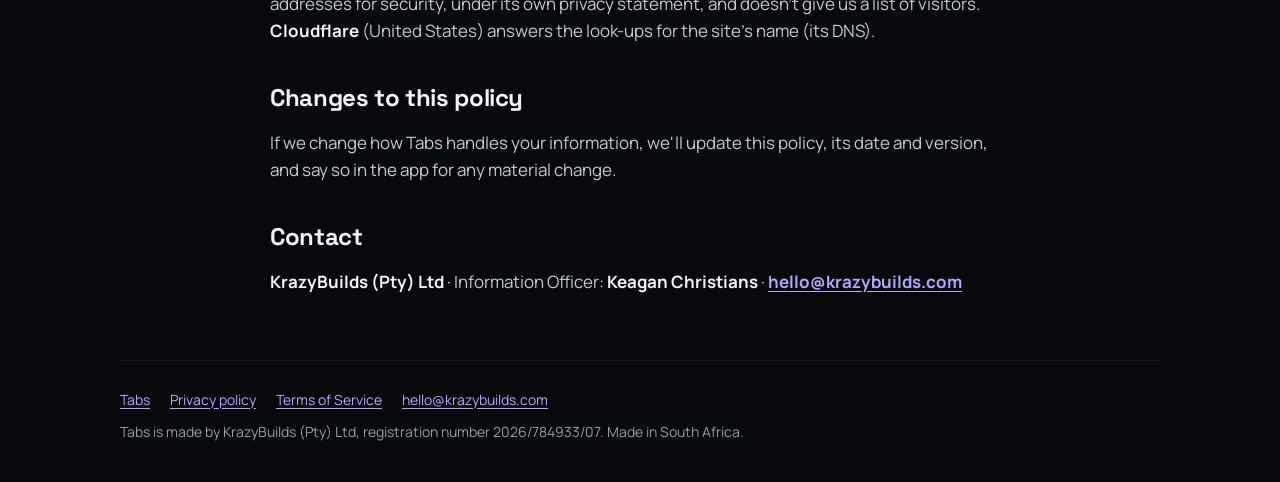
==== commit ad9cd408: "Tabs privacy policy and Terms of Service (23 Nov 2026)" ====
--- a/privacy/index.html
+++ b/privacy/index.html
@@ -19,7 +19,7 @@
   </header>
   <main class="legal">
 <h1>Tabs — Privacy Policy</h1>
-<p><strong>Last updated:</strong> 20 November 2026 · <strong>Policy version:</strong> 2026-11-20.1<br><strong>App:</strong> Tabs, a personal drinking co-pilot for South Africa<br><strong>Package:</strong> <code>za.co.tabsapp.tabs</code> (Android)</p>
+<p><strong>Last updated:</strong> 23 November 2026 · <strong>Policy version:</strong> 2026-11-20.1<br><strong>App:</strong> Tabs, a personal drinking co-pilot for South Africa<br><strong>Package:</strong> <code>za.co.tabsapp.tabs</code> (Android)</p>
 <p>Tabs is built privacy-first. <strong>Almost everything stays on your phone.</strong> Your drink log,
 your estimate and your body details never leave it, unless you send them somewhere
 yourself, for example in an export of your data. Information only goes anywhere when
@@ -73,6 +73,8 @@
 <li><strong>Safety contacts:</strong> the names and phone numbers of the people you choose to be your
 go-to contacts.</li>
 <li><strong>Home and car:</strong> your saved home (an address, or a pin) and where you parked.</li>
+<li><strong>Tabs+ free days:</strong> when you switched on each of your free days, and which night&#39;s
+read was your free one.</li>
 <li><strong>The Pause, taste journal, Bounce back:</strong> the words you set for yourself, the drinks
 you rate, and the recovery steps you tick.</li>
 <li><strong>Reminders:</strong> the ones you set yourself (a &quot;check on me&quot;, your Pause note, a ride
